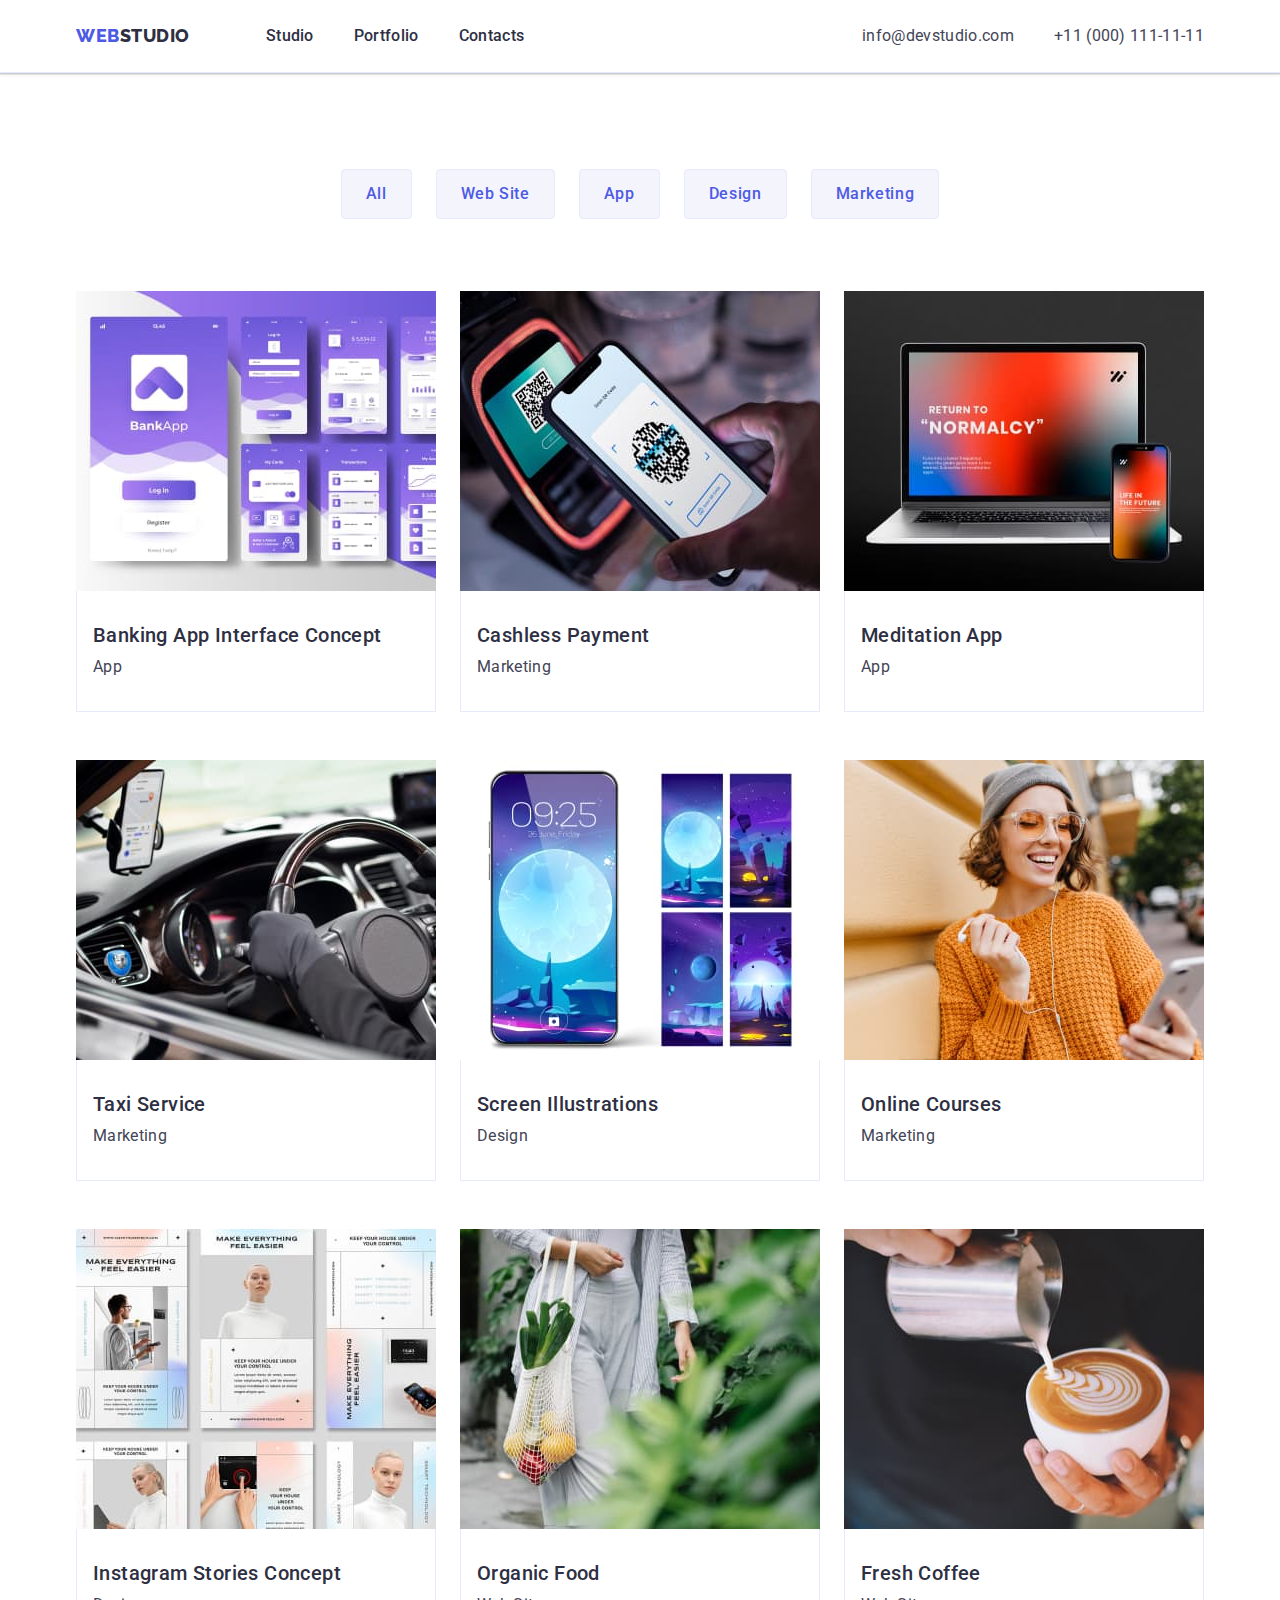
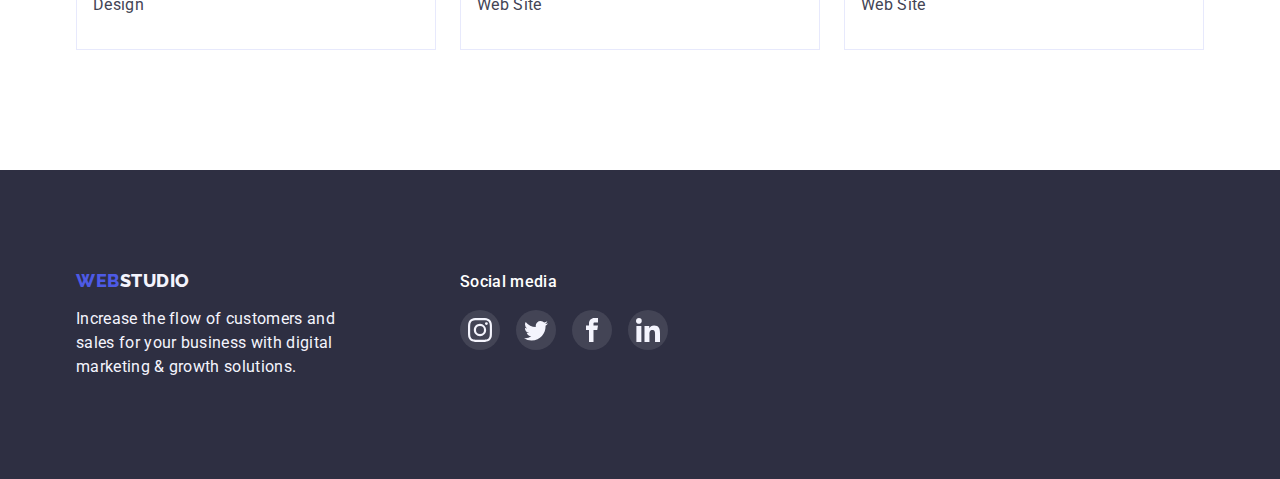
==== portfolio.html @ 961b8233 "Initial commit" ====
<!DOCTYPE html>
<html lang="en">
  <head>
    <meta charset="UTF-8" />
    <meta http-equiv="X-UA-Compatible" content="IE=edge" />
    <meta name="viewport" content="width=device-width, initial-scale=1.0" />
    <title>WebStudio</title>
    <link rel="preconnect" href="https://fonts.googleapis.com" />
    <link rel="preconnect" href="https://fonts.gstatic.com" crossorigin />
    <link
      href="https://fonts.googleapis.com/css2?family=Raleway:wght@800&family=Roboto:wght@400;500;700;900&display=swap"
      rel="stylesheet"
    />
    <link rel="stylesheet" href="./css/modern-normalize.css" />
    <link rel="stylesheet" href="./css/styles.css" />
  </head>

  <body>
    <!--Header -->
    <header class="header">
      <div class="container div-nav">
        <nav class="header-nav">
          <a class="logo link" href="./index.html"
            >Web<span class="logo-studio">Studio</span></a
          >
          <ul class="nav-list list">
            <li class="nav-item">
              <a class="nav-link link" href="./index.html">Studio</a>
            </li>
            <li class="nav-item">
              <a class="nav-link link" href="./portfolio.html">Portfolio</a>
            </li>
            <li class="nav-item">
              <a class="nav-link link" href="">Contacts</a>
            </li>
          </ul>
        </nav>
        <address class="header-contacts">
          <ul class="contacts-list list">
            <li class="contacts-item">
              <a class="contacts-link link" href="mailto:info@devstudio.com"
                >info@devstudio.com</a
              >
            </li>
            <li class="contacts-item">
              <a class="contacts-link link" href="tel:+110001111111"
                >+11 (000) 111-11-11</a
              >
            </li>
          </ul>
        </address>
      </div>
    </header>
    <!-- Main -->
    <main>
      <!--   Filter-->
      <section class="filter">
        <div class="container">
          <h1 class="visually-hidden">Page Portfolio</h1>
          <ul class="filter-list list">
            <li><button class="filter-btn" type="button">All</button></li>
            <li><button class="filter-btn" type="button">Web Site</button></li>
            <li><button class="filter-btn" type="button">App</button></li>
            <li><button class="filter-btn" type="button">Design</button></li>
            <li><button class="filter-btn" type="button">Marketing</button></li>
          </ul>

          <!--   Row1-->

          <ul class="project list">
            <li class="project-item">
              <a class="project-link link" href="">
                <img
                  class="images"
                  src="./images/portfolio/row11_Banking.jpg"
                  alt="Banking App Interface Concept"
                  width="360"
                />
                <div class="project-card">
                  <h2 class="title">Banking App Interface Concept</h2>
                  <p class="text">App</p>
                </div>
              </a>
            </li>
            <li class="project-item">
              <a class="project-link link" href="">
                <img
                  class="images"
                  src="./images/portfolio/row12_Cashless.jpg"
                  alt="Cashless Payment"
                  width="360"
                />
                <div class="project-card">
                  <h2 class="title">Cashless Payment</h2>
                  <p class="text">Marketing</p>
                </div>
              </a>
            </li>
            <li class="project-item">
              <a class="project-link link" href="">
                <img
                  class="images"
                  src="./images/portfolio/row13_Meditation.jpg"
                  alt="Meditation App"
                  width="360"
                />
                <div class="project-card">
                  <h2 class="title">Meditation App</h2>
                  <p class="text">App</p>
                </div>
              </a>
            </li>

            <!--  Row2 -->

            <li class="project-item">
              <a class="project-link link" href="">
                <img
                  class="images"
                  src="./images/portfolio/row21_Taxi.jpg"
                  alt="Taxi Service"
                  width="360"
                />
                <div class="project-card">
                  <h2 class="title">Taxi Service</h2>
                  <p class="text">Marketing</p>
                </div>
              </a>
            </li>
            <li class="project-item">
              <a class="project-link link" href="">
                <img
                  class="images"
                  src="./images/portfolio/row22_Screen.jpg"
                  alt="Screen Illustrations"
                  width="360"
                />
                <div class="project-card">
                  <h2 class="title">Screen Illustrations</h2>
                  <p class="text">Design</p>
                </div>
              </a>
            </li>
            <li class="project-item">
              <a class="project-link link" href="">
                <img
                  class="images"
                  src="./images/portfolio/row23_Online.jpg"
                  alt="Online Courses"
                  width="360"
                />
                <div class="project-card">
                  <h2 class="title">Online Courses</h2>
                  <p class="text">Marketing</p>
                </div>
              </a>
            </li>

            <!-- 4 Row3 -->

            <li class="project-item">
              <a class="project-link link" href="">
                <img
                  class="images"
                  src="./images/portfolio/row31_Instagram.jpg"
                  alt="Instagram Stories Concept"
                  width="360"
                />
                <div class="project-card">
                  <h2 class="title">Instagram Stories Concept</h2>
                  <p class="text">Design</p>
                </div>
              </a>
            </li>

            <li class="project-item">
              <a class="project-link link" href="">
                <img
                  class="images"
                  src="./images/portfolio/row32_Organic.jpg"
                  alt="Organic Food"
                  width="360"
                />
                <div class="project-card">
                  <h2 class="title">Organic Food</h2>
                  <p class="text">Web Site</p>
                </div>
              </a>
            </li>
            <li class="project-item">
              <a class="project-link link" href="">
                <img
                  class="images"
                  src="./images/portfolio/row33_Fresh.jpg"
                  alt="Fresh Coffee"
                  width="360"
                />
                <div class="project-card">
                  <h2 class="title">Fresh Coffee</h2>
                  <p class="text">Web Site</p>
                </div>
              </a>
            </li>
          </ul>
        </div>
      </section>
    </main>
    <!-- Footer -->
    <footer class="footer">
      <div class="container footer-container">
        <div class="div-footer-logo">
          <a class="logo link" href="./index.html"
            >Web<span class="logo-studio-footer">Studio</span>
          </a>

          <p class="footer-text">
            Increase the flow of customers and sales for your business with
            digital marketing & growth solutions.
          </p>
        </div>
        <div class="footer-soc">
          <h2 class="visually-hidden">Section 1</h2>
          <h3 class="title-soc">Social media</h3>
          <ul class="footer-soc-list list">
            <li class="footer-soc-item">
              <a href="" class="footer-soc-link link">
                <svg class="footer-soc-icon" width="24" height="24">
                  <use href="./images/icons_soc.svg#icon-instagram"></use>
                </svg>
              </a>
            </li>
            <li class="footer-soc-item">
              <a href="" class="footer-soc-link link">
                <svg class="footer-soc-icon" width="24" height="24">
                  <use href="./images/icons_soc.svg#icon-twitter"></use>
                </svg>
              </a>
            </li>

            <li class="footer-soc-item">
              <a href="" class="footer-soc-link link">
                <svg class="footer-soc-icon" width="24" height="24">
                  <use href="./images/icons_soc.svg#icon-facebook"></use>
                </svg>
              </a>
            </li>

            <li class="footer-soc-item">
              <a href="" class="footer-soc-link link">
                <svg class="footer-soc-icon" width="24" height="24">
                  <use href="./images/icons_soc.svg#icon-linkedin1"></use>
                </svg>
              </a>
            </li>
          </ul>
        </div>
      </div>
    </footer>
  </body>
</html>
---- css/styles.css ----
:root {
  --color-IRIS: #4d5ae5;
  --color-NAVYBLU: #2e2f42;
  --color-SLATE:#434455;
  --color-Cloud: #f4f4fd;
  --color-WHITE: #ffffff;
  --color-OCEAN: #404bbf;
  --color-background-hero: #2e2f42;
  --color-background-button: #4d5ae5;
  --color-background-general: #ffffff;
  --color-card-team:#ffffff;
  --color-background-team: #f4f4fd;  
  --bd-gradient:linear-gradient(rgba(46, 47, 66, 0.7),
      rgba(46, 47, 66, 0.7));
}

body {
  font-family: "Roboto", sans-serif;
  --color-NAVYBLU: #2e2f42;
  background-color:#ffffff;
  
}
a {cursor: pointer;}
p {
  font-style: normal;
  font-weight: 400;
}
p,h1,h2,h3,h4,h5,h6{margin: 0; }
ul{
  margin: 0;
  padding-left: 0;
  }
  img {
  display: block;
  max-width: 100%;
  height: auto;
    }
.link {text-decoration: none;}
.list {
  list-style: none;
  margin: 0;
}
  
/* ===============COMPONENTS=================== */
.container{
  max-width: 1158px;
  padding-left: 15px;
  padding-right: 15px;
  margin: 0 auto;
  }

.page-title {
margin-bottom: 72px;
font-weight: 700;
font-size: 36px;
line-height: 1.11;
text-align: center;
letter-spacing: 0.02em;
text-transform: capitalize;
color:var(--color-NAVYBLU);
}

.title { 
  font-weight: 500;
  font-size: 20px;
  line-height: 1.2;
  letter-spacing: 0.02em;
  color: var(--color-NAVYBLU);
  margin-bottom: 8px; 
}

.text {
  font-size: 16px;
  line-height: 1.5;
  letter-spacing: 0.02em;
  color: var(--color-SLATE) ;
 } 
.visually-hidden {
  position: absolute;
  width: 1px;
  height: 1px;
  margin: -1px;
  border: 0;
  padding: 0;
  white-space: nowrap;
  clip-path: inset(100%);
  clip: rect(0 0 0 0);
  overflow: hidden;
}

/* ===============/COMPONENTS=================== */

/* =======================MAIN PAGE=========*/
/* =======================Main page Header=======*/

.header {
  background-color:#ffffff;
  border-bottom: 1px solid #e7e9fc;
  margin: 0 auto;
  padding-top: 24px;
  padding-bottom: 24px;
  box-shadow: 0px 2px 1px
   rgba(46, 47, 66, 0.08), 0px 1px 1px
    rgba(46, 47, 66, 0.16), 0px 1px 6px
     rgba(46, 47, 66, 0.08);
}

.header-nav {
display: flex;
align-items: center;
gap: 76px;
margin-right: auto;

}
.logo {
  font-family: "Raleway", sans-serif;
  font-style: normal;
  font-weight: 800;
  font-size: 18px;
  line-height: 1.17;
  letter-spacing: 0.03em;
  text-transform: uppercase;
  color: var(--color-IRIS);
}

.logo-studio {
  letter-spacing: 0.03em;
  text-transform: uppercase;
  color: var(--color-NAVYBLU);
}

.nav-list  {
  font-family: "Roboto", sans-serif;
  font-weight: 500;
  font-size: 16px;
  line-height: 1.5;
  letter-spacing: 0.02em;
  color: var(--color-NAVYBLU);
  display: flex;
  gap: 40px;
}
.div-nav{
display:flex;
align-items: center;

} 

.nav-link {
  color:var(--color-NAVYBLU);}

.nav-link:hover, 
.nav-link:focus {color: var(--color-OCEAN);}

.header-contacts {
  font-style: normal;
  font-weight: 400;
  font-size: 16px;
  line-height: 1.5;
  letter-spacing: 0.02em;
  color: var(--color-SLATE);
}

.contacts-list {
 display: flex;
 gap: 40px; 
}

.contacts-link{ 
color: var(--color-SLATE);
}
 
.contacts-link:hover,
.contacts-link:focus {
  color: #404bbf;
}
/* =================Main page Header=================*/

/*==================Main page - Hero image=================*/
.hero {
  background-color: var(--color-background-hero);
  text-align: center;
  margin: 0 auto;
  padding-top: 188px;
  padding-bottom: 188px;
  background-image:var(--bd-gradient), 
  url(../images/main_page/background/hero-bd.png);
  background-repeat: no-repeat;
  max-width: 1440px;
  background-position: center;
  background-size: cover;
  

  
}
.hero-title {
  font-weight: 700;
  font-size: 56px;
  line-height: 1.07;
  letter-spacing: 0.02em;
  color: var(--color-WHITE);
  width: 496px;
  margin: 0 auto;
  margin-bottom : 48px;
}

.hero-btn {
  font-family: "Roboto", sans-serif;
  font-weight: 500;
  font-size: 16px;
  line-height: 1.5;
  letter-spacing: 0.04em;
  color: var(--color-WHITE);
  background: var(--color-background-button);
  border-radius: 4px;
  cursor: pointer;
  border: 1px solid transparent ; 
  padding: 16px 32px;
  box-shadow: 0px 4px 4px rgba(0, 0, 0, 0.15);
 
}

.hero-btn:hover,
.hero-btn:focus {background:var(--color-OCEAN) ;} 
/*=========Main page - Hero image*=================*/

/* ===========Main page - Section 1 - Feature==========*/

.feature {
padding-top: 120px;
padding-bottom: 120px;
}

.feature-list {
  display:flex;
}

.feature-item {
  margin-right: 24px;
} 
.feature-item:last-child{
  margin-right: 0;
}

.feature-item .text{
  width: 264px;
}

.feature-item::before{
  display: block;
  content: '';
  width: 264px;
  height: 112px;
  background-repeat: no-repeat;
  background-size: 60px 64px;
  background-color: var(--color-Cloud);
  background-position: 50% 50%;
  margin-bottom: 8px;
}
.feature-item:nth-child(1):before {
background-image: url(../images/icons/icon_antenna.svg);
}
.feature-item:nth-child(2):before {
background-image: url(../images/icons/icon_clock.svg );
}
.feature-item:nth-child(3):before {
background-image: url(../images/icons/icon_diagram.svg );
}
.feature-item:nth-child(4):before {
background-image: url(../images/icons/icon_astronaut.svg );
}

/* ===========Main page - Section 1 - Feature==========*/


/* ===========/Main page - Section 2 - What are we doing==========*/


.works {
  margin: 0 auto;
  padding-bottom: 120px;
 
}
.works-list {
  display: flex;
  justify-content:space-between; 
  padding-bottom: 120%px;
}

  /* ===========/Main page - Section 2 - What are we doing==========*/

/* ===========Main page - Section 3 - Our Team==========*/

.team { 
  background-color: var(--color-background-team);
  margin: 0 auto;
  padding-top: 120px;
  padding-bottom: 120px;
}
.team-list { 
  display: flex;
  justify-content: center;
  gap: 24px;
}
.team-item {
background-color:var(--color-card-team);
box-shadow: 0px 1px 6px rgba(46, 47, 66, 0.08), 0px 1px 1px rgba(46, 47, 66, 0.16), 0px 2px 1px rgba(46, 47, 66, 0.08);
border-radius: 0px 0px 4px 4px;
}

.team-card{
padding-top: 32px;
padding-bottom: 32px;
text-align: center;
}
.team-card>.text{
  margin-bottom: 8px;}


.team-soc-list {
  display: flex;
  justify-content: center;
  gap: 24px;
}
  
.team-soc-item {
  width: 40px;
  height: 40px;
}
  
.team-soc-link {
width: 100%;
height:100%;
border-radius: 50%;
background-color: var(--color-IRIS);
display: flex;
justify-content: center;
align-items: center ;
}

.team-soc-icon{
  fill: var(--color-Cloud);
}

.team-soc-link:hover,
.team-soc-link:focus
{
  background-color: var(--color-OCEAN);
}

/* ====/Main page - Section 3 - Our Team==========*/

 /* -- Section 4 Customers -- */

 .customers{
  padding-top: 120px;
  padding-bottom: 120px;
 }
.customers-logo{
fill:#8E8F99;;

}

.customers-list{
display: flex;
justify-content: center;
gap: 24px;

}

.customers-link{
display: flex;
border: 1px solid var(--color-SLATE);
border-radius: 4px;
width: 168px;
height: 88px;
justify-content: center;
align-items: center;
}

.customers-link:hover > .customers-logo,
.customers-link:focus > .customers-logo
{ 
  fill:var(--color-OCEAN);
  }

.customers-link:hover,
.customers-link:focus{
border-color : var(--color-OCEAN); 
}
 /* -- Section 4 Customers -- */

/* ==========Footer==========*/

.footer {
background-color: var(--color-background-hero);
padding-top: 100px;
padding-bottom: 100px;
}

.logo-studio-footer {
  font-family: "Raleway", sans-serif;
  font-weight: 800;
  font-size: 18px;
  line-height: 1.17;
  align-items: center;
  letter-spacing: 0.03em;
  text-transform: uppercase;
  color: var(--color-Cloud); 
  
}
.footer-text {
  font-size: 16px;
  line-height: 1.5;
  letter-spacing: 0.02em;
  color: var(--color-Cloud);
  width: 264px;
  margin-top: 16px;
}

.title-soc{
  font-weight: 500;
  font-size: 16px;
  line-height: 1.5;
  letter-spacing: 0.02em;
  color:var(--color-WHITE); 
  margin-bottom: 16px;  
}
.footer>.container{
  display: flex; 
}

.div-footer-logo{
  margin-right: 120px;
}

.footer-soc-list{
  display: flex;
  justify-content: center;
  gap: 16px;
}

.footer-soc-item {
  width: 40px;
  height: 40px;
}

.footer-soc-link {
width: 100%;
height: 100%;
border-radius: 50%;
background-color: #434455;
display: flex;
justify-content: center;
align-items: center;
}

.footer-soc-icon {
  fill: var(--color-Cloud); 
}

.footer-soc-link:hover,
.footer-soc-link:focus {
  background-color: #31D0AA;
}
/* ====================Footer=============*/
/* =======================MAIN PAGE=========*/



/* =========================PORTFOLIO=========== */
/* ===============Section 1  Filter========== */

.filter{
  margin: 0 auto;
  padding-bottom: 120px;
  padding-top: 96px;
}
.filter-list{
  margin-bottom: 72px;
  display: flex;
  justify-content: center;
  gap: 24px ;

}
.filter-btn{ 
  display: block;
  font-family: "Roboto", sans-serif;
  font-size: 16px;
  line-height: 1.5;
  font-weight: 500;
  letter-spacing: 0.04em;
  background: var(--color-Cloud);
  border: 1px solid #e7e9fc;
  border-radius: 4px;
  cursor: pointer;
  color: var(--color-IRIS);
  text-align: center;
  padding:12px 24px;
}

.filter-btn:hover,
.filter-btn:focus {
  color: var(--color-WHITE); 
  background-color: #404BBF; 
  border-color: transparent;
  box-shadow: 0px 4px 4px rgba(0, 0, 0, 0.15);
}
/* ========Section 1  Filter======= */

/* ========ROW 1-3================= */
.project{
  display: flex;
  flex-wrap: wrap;
  row-gap: 48px;
  justify-content: space-between;
}

.project-card{ 
  border: 1px solid #E7E9FC;
  border-top: none;
  padding: 32px 16px;
  flex-grow: 1;
}
.project-link{
  display: flex;
  height: 100%;
  flex-direction: column;
  
}

.project-link > .images{ 
}
.project-item{
  
}
.project-link:hover,
.project-link:focus
{
  box-shadow: 0px 1px 6px rgba(46, 47, 66, 0.08), 0px 1px 1px rgba(46, 47, 66, 0.16), 0px 2px 1px rgba(46, 47, 66, 0.08);
}
/* ========ROW 1-3================= */
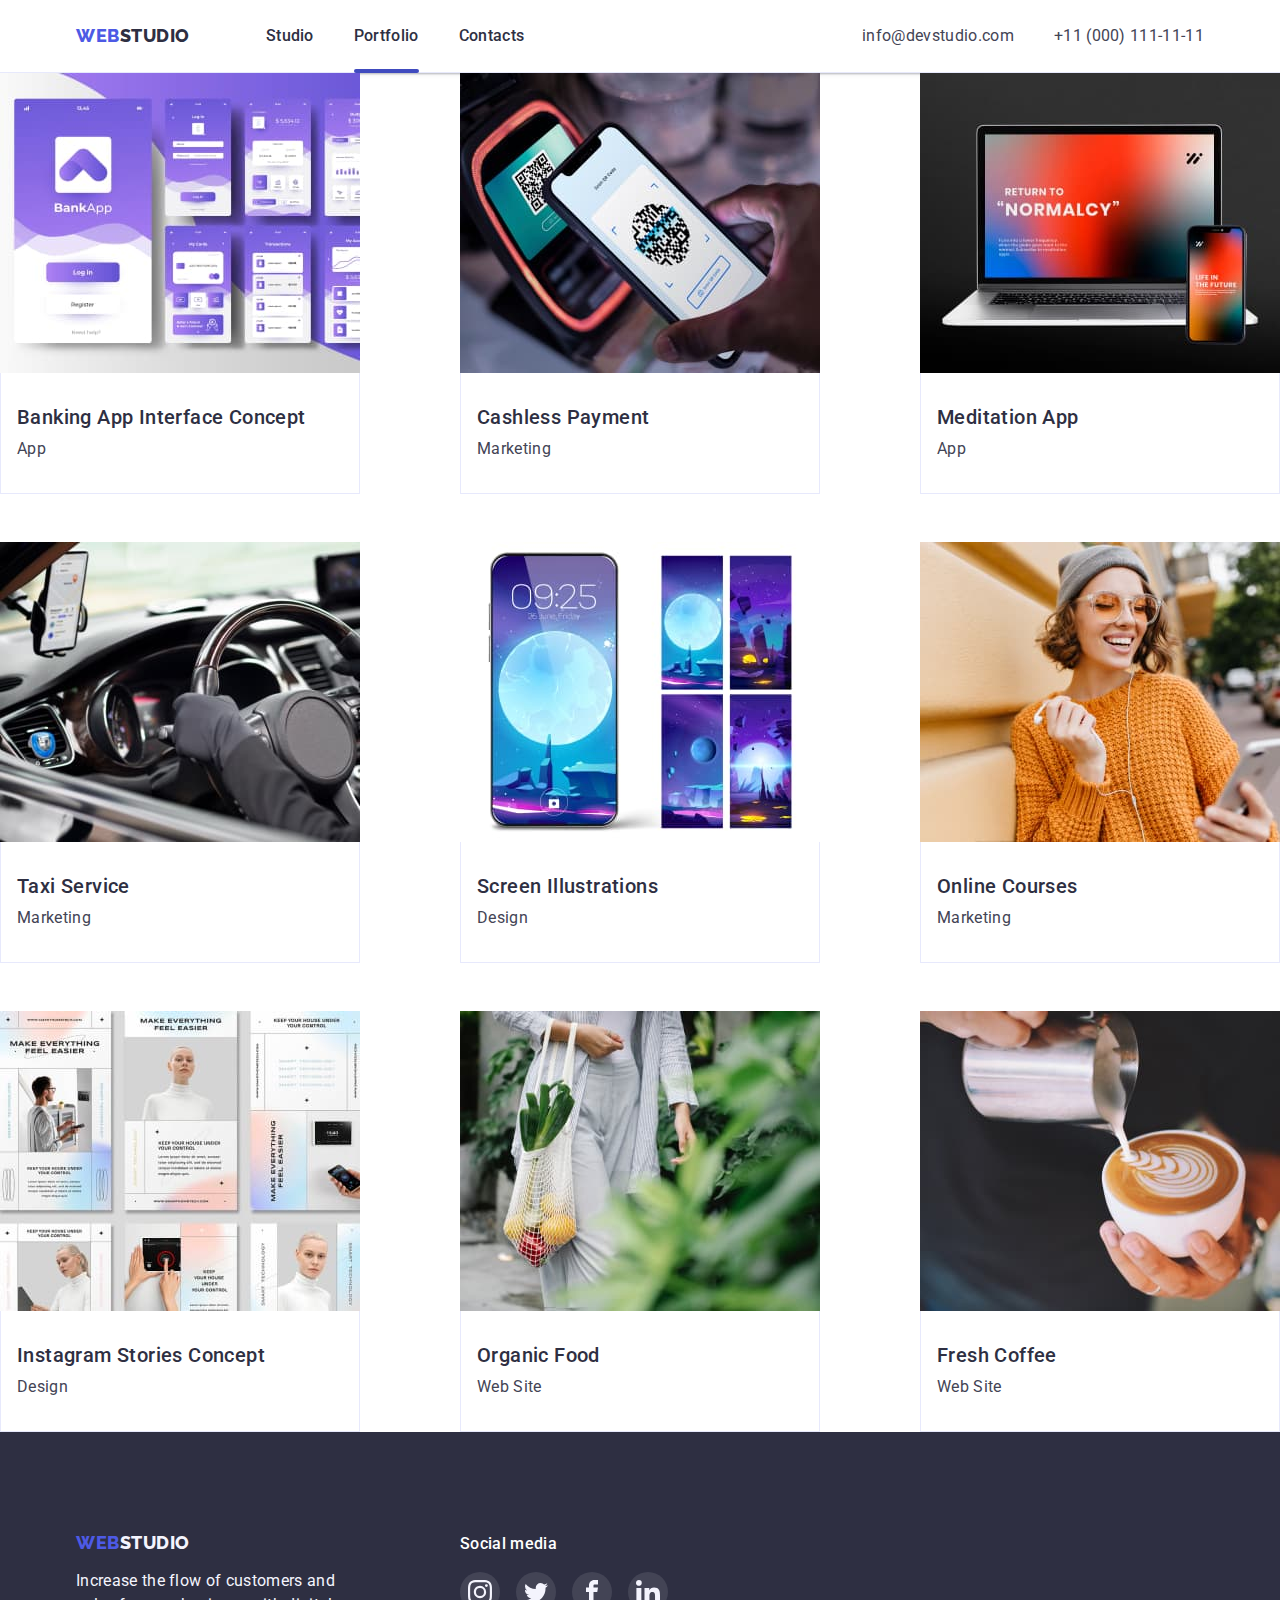
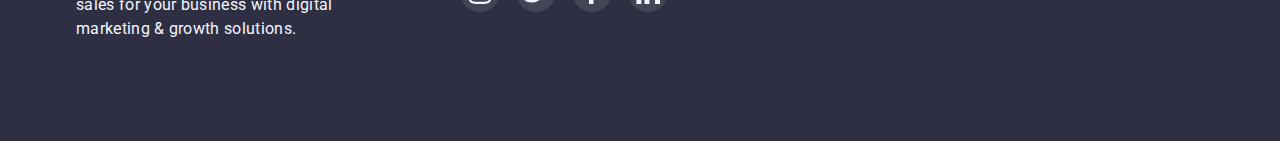
==== commit 5b56bf60: "Summary" ====
--- a/portfolio.html
+++ b/portfolio.html
@@ -16,7 +16,7 @@
   </head>
 
   <body>
-    <!--Header -->
+   <!--Header -->
     <header class="header">
       <div class="container div-nav">
         <nav class="header-nav">
@@ -25,10 +25,12 @@
           >
           <ul class="nav-list list">
             <li class="nav-item">
-              <a class="nav-link link" href="./index.html">Studio</a>
+              <a class="nav-link link " href="./index.html"
+                >Studio</a
+              >
             </li>
             <li class="nav-item">
-              <a class="nav-link link" href="./portfolio.html">Portfolio</a>
+              <a class="nav-link link active-page" href="./portfolio.html">Portfolio</a>
             </li>
             <li class="nav-item">
               <a class="nav-link link" href="">Contacts</a>
@@ -51,31 +53,28 @@
         </address>
       </div>
     </header>
-    <!-- Main -->
-    <main>
-      <!--   Filter-->
-      <section class="filter">
-        <div class="container">
-          <h1 class="visually-hidden">Page Portfolio</h1>
-          <ul class="filter-list list">
-            <li><button class="filter-btn" type="button">All</button></li>
-            <li><button class="filter-btn" type="button">Web Site</button></li>
-            <li><button class="filter-btn" type="button">App</button></li>
-            <li><button class="filter-btn" type="button">Design</button></li>
-            <li><button class="filter-btn" type="button">Marketing</button></li>
-          </ul>
 
           <!--   Row1-->
 
           <ul class="project list">
             <li class="project-item">
               <a class="project-link link" href="">
-                <img
-                  class="images"
-                  src="./images/portfolio/row11_Banking.jpg"
-                  alt="Banking App Interface Concept"
-                  width="360"
-                />
+                <div class="project-images">
+                  <img
+                    class="images"
+                    src="./images/portfolio/row11_Banking.jpg"
+                    alt="Banking App Interface Concept"
+                    width="360"
+                  />
+                  <div class="overlay">
+                    <p class="overlay-text">
+                      14 Stylish and User-Friendly App Design Concepts · Task
+                      Manager App · Calorie Tracker App · Exotic Fruit Ecommerce
+                      App · Cloud Storage App
+                    </p>
+                  </div>
+                </div>
+
                 <div class="project-card">
                   <h2 class="title">Banking App Interface Concept</h2>
                   <p class="text">App</p>
@@ -84,12 +83,21 @@
             </li>
             <li class="project-item">
               <a class="project-link link" href="">
-                <img
-                  class="images"
-                  src="./images/portfolio/row12_Cashless.jpg"
-                  alt="Cashless Payment"
-                  width="360"
-                />
+                <div class="project-images">
+                  <img
+                    class="images"
+                    src="./images/portfolio/row12_Cashless.jpg"
+                    alt="Cashless Payment"
+                    width="360"
+                  />
+                  <div class="overlay">
+                    <p class="overlay-text">
+                      14 Stylish and User-Friendly App Design Concepts · Task
+                      Manager App · Calorie Tracker App · Exotic Fruit Ecommerce
+                      App · Cloud Storage App
+                    </p>
+                  </div>
+                </div>
                 <div class="project-card">
                   <h2 class="title">Cashless Payment</h2>
                   <p class="text">Marketing</p>
@@ -98,12 +106,21 @@
             </li>
             <li class="project-item">
               <a class="project-link link" href="">
-                <img
-                  class="images"
-                  src="./images/portfolio/row13_Meditation.jpg"
-                  alt="Meditation App"
-                  width="360"
-                />
+                <div class="project-images">
+                  <img
+                    class="images"
+                    src="./images/portfolio/row13_Meditation.jpg"
+                    alt="Meditation App"
+                    width="360"
+                  />
+                  <div class="overlay">
+                    <p class="overlay-text">
+                      14 Stylish and User-Friendly App Design Concepts · Task
+                      Manager App · Calorie Tracker App · Exotic Fruit Ecommerce
+                      App · Cloud Storage App
+                    </p>
+                  </div>
+                </div>
                 <div class="project-card">
                   <h2 class="title">Meditation App</h2>
                   <p class="text">App</p>
@@ -115,12 +132,21 @@
 
             <li class="project-item">
               <a class="project-link link" href="">
-                <img
-                  class="images"
-                  src="./images/portfolio/row21_Taxi.jpg"
-                  alt="Taxi Service"
-                  width="360"
-                />
+                <div class="project-images">
+                  <img
+                    class="images"
+                    src="./images/portfolio/row21_Taxi.jpg"
+                    alt="Taxi Service"
+                    width="360"
+                  />
+                  <div class="overlay">
+                    <p class="overlay-text">
+                      14 Stylish and User-Friendly App Design Concepts · Task
+                      Manager App · Calorie Tracker App · Exotic Fruit Ecommerce
+                      App · Cloud Storage App
+                    </p>
+                  </div>
+                </div>
                 <div class="project-card">
                   <h2 class="title">Taxi Service</h2>
                   <p class="text">Marketing</p>
@@ -129,12 +155,21 @@
             </li>
             <li class="project-item">
               <a class="project-link link" href="">
-                <img
-                  class="images"
-                  src="./images/portfolio/row22_Screen.jpg"
-                  alt="Screen Illustrations"
-                  width="360"
-                />
+                <div class="project-images">
+                  <img
+                    class="images"
+                    src="./images/portfolio/row22_Screen.jpg"
+                    alt="Screen Illustrations"
+                    width="360"
+                  />
+                  <div class="overlay">
+                    <p class="overlay-text">
+                      14 Stylish and User-Friendly App Design Concepts · Task
+                      Manager App · Calorie Tracker App · Exotic Fruit Ecommerce
+                      App · Cloud Storage App
+                    </p>
+                  </div>
+                </div>
                 <div class="project-card">
                   <h2 class="title">Screen Illustrations</h2>
                   <p class="text">Design</p>
@@ -143,12 +178,21 @@
             </li>
             <li class="project-item">
               <a class="project-link link" href="">
-                <img
-                  class="images"
-                  src="./images/portfolio/row23_Online.jpg"
-                  alt="Online Courses"
-                  width="360"
-                />
+                <div class="project-images">
+                  <img
+                    class="images"
+                    src="./images/portfolio/row23_Online.jpg"
+                    alt="Online Courses"
+                    width="360"
+                  />
+                  <div class="overlay">
+                    <p class="overlay-text">
+                      14 Stylish and User-Friendly App Design Concepts · Task
+                      Manager App · Calorie Tracker App · Exotic Fruit Ecommerce
+                      App · Cloud Storage App
+                    </p>
+                  </div>
+                </div>
                 <div class="project-card">
                   <h2 class="title">Online Courses</h2>
                   <p class="text">Marketing</p>
@@ -160,12 +204,21 @@
 
             <li class="project-item">
               <a class="project-link link" href="">
-                <img
-                  class="images"
-                  src="./images/portfolio/row31_Instagram.jpg"
-                  alt="Instagram Stories Concept"
-                  width="360"
-                />
+                <div class="project-images">
+                  <img
+                    class="images"
+                    src="./images/portfolio/row31_Instagram.jpg"
+                    alt="Instagram Stories Concept"
+                    width="360"
+                  />
+                  <div class="overlay">
+                    <p class="overlay-text">
+                      14 Stylish and User-Friendly App Design Concepts · Task
+                      Manager App · Calorie Tracker App · Exotic Fruit Ecommerce
+                      App · Cloud Storage App
+                    </p>
+                  </div>
+                </div>
                 <div class="project-card">
                   <h2 class="title">Instagram Stories Concept</h2>
                   <p class="text">Design</p>
@@ -175,12 +228,21 @@
 
             <li class="project-item">
               <a class="project-link link" href="">
-                <img
-                  class="images"
-                  src="./images/portfolio/row32_Organic.jpg"
-                  alt="Organic Food"
-                  width="360"
-                />
+                <div class="project-images">
+                  <img
+                    class="images"
+                    src="./images/portfolio/row32_Organic.jpg"
+                    alt="Organic Food"
+                    width="360"
+                  />
+                  <div class="overlay">
+                    <p class="overlay-text">
+                      14 Stylish and User-Friendly App Design Concepts · Task
+                      Manager App · Calorie Tracker App · Exotic Fruit Ecommerce
+                      App · Cloud Storage App
+                    </p>
+                  </div>
+                </div>
                 <div class="project-card">
                   <h2 class="title">Organic Food</h2>
                   <p class="text">Web Site</p>
@@ -189,12 +251,21 @@
             </li>
             <li class="project-item">
               <a class="project-link link" href="">
-                <img
-                  class="images"
-                  src="./images/portfolio/row33_Fresh.jpg"
-                  alt="Fresh Coffee"
-                  width="360"
-                />
+                <div class="project-images">
+                  <img
+                    class="images"
+                    src="./images/portfolio/row33_Fresh.jpg"
+                    alt="Fresh Coffee"
+                    width="360"
+                  />
+                  <div class="overlay">
+                    <p class="overlay-text">
+                      14 Stylish and User-Friendly App Design Concepts · Task
+                      Manager App · Calorie Tracker App · Exotic Fruit Ecommerce
+                      App · Cloud Storage App
+                    </p>
+                  </div>
+                </div>
                 <div class="project-card">
                   <h2 class="title">Fresh Coffee</h2>
                   <p class="text">Web Site</p>
--- a/css/styles.css
+++ b/css/styles.css
@@ -7,17 +7,19 @@
   --color-OCEAN: #404bbf;
   --color-background-hero: #2e2f42;
   --color-background-button: #4d5ae5;
-  --color-background-general: #ffffff;
   --color-card-team:#ffffff;
   --color-background-team: #f4f4fd;  
   --bd-gradient:linear-gradient(rgba(46, 47, 66, 0.7),
       rgba(46, 47, 66, 0.7));
+  --transition-duration:250ms;
+  --transition-timing-function: cubic-bezier(0.4, 0, 0.2, 1);
 }
 
 body {
   font-family: "Roboto", sans-serif;
   --color-NAVYBLU: #2e2f42;
   background-color:#ffffff;
+
   
 }
 a {cursor: pointer;}
@@ -94,7 +96,7 @@
 /* =======================Main page Header=======*/
 
 .header {
-  background-color:#ffffff;
+  background-color:rgba(255, 255, 255,0.5);
   border-bottom: 1px solid #e7e9fc;
   margin: 0 auto;
   padding-top: 24px;
@@ -102,7 +104,7 @@
   box-shadow: 0px 2px 1px
    rgba(46, 47, 66, 0.08), 0px 1px 1px
     rgba(46, 47, 66, 0.16), 0px 1px 6px
-     rgba(46, 47, 66, 0.08);
+     rgba(46, 47, 66, 0.08); 
 }
 
 .header-nav {
@@ -146,10 +148,37 @@
 } 
 
 .nav-link {
-  color:var(--color-NAVYBLU);}
+  color:var(--color-NAVYBLU);
+  transition-property: color ;
+  transition-duration: var(--transition-duration);
+  transition-timing-function: var(--transition-timing-function) ;
+  
+}
 
 .nav-link:hover, 
 .nav-link:focus {color: var(--color-OCEAN);}
+
+ .nav-item{
+  display: flex;
+  
+} 
+.nav-link{
+position: relative;
+}
+.nav-link::after{
+  position: absolute;
+  content: '';
+  display:block;
+  width: 100%;
+  height: 4px;
+  border-radius: 2px;
+  bottom: -25px;
+  background-color: transparent;
+}
+ 
+.active-page.nav-link::after{
+background-color: var(--color-OCEAN);
+} 
 
 .header-contacts {
   font-style: normal;
@@ -163,23 +192,28 @@
 .contacts-list {
  display: flex;
  gap: 40px; 
-}
+} 
 
 .contacts-link{ 
 color: var(--color-SLATE);
+transition-property: color;
+transition-duration: var(--transition-duration);
+transition-timing-function: var(--transition-timing-function);
 }
  
 .contacts-link:hover,
 .contacts-link:focus {
   color: #404bbf;
 }
+
+
 /* =================Main page Header=================*/
 
 /*==================Main page - Hero image=================*/
 .hero {
+  margin: 0 auto;
   background-color: var(--color-background-hero);
   text-align: center;
-  margin: 0 auto;
   padding-top: 188px;
   padding-bottom: 188px;
   background-image:var(--bd-gradient), 
@@ -210,17 +244,100 @@
   line-height: 1.5;
   letter-spacing: 0.04em;
   color: var(--color-WHITE);
-  background: var(--color-background-button);
+  background-color: var(--color-background-button);
   border-radius: 4px;
   cursor: pointer;
   border: 1px solid transparent ; 
   padding: 16px 32px;
   box-shadow: 0px 4px 4px rgba(0, 0, 0, 0.15);
  
-}
+  transition-property: background-color ;
+  transition-duration: var(--transition-duration);
+  transition-timing-function: var(--transition-timing-function);}
+
 
 .hero-btn:hover,
-.hero-btn:focus {background:var(--color-OCEAN) ;} 
+.hero-btn:focus {background-color:var(--color-OCEAN) ;}
+
+
+
+
+/* ========Modal Window========= */
+.backdrop { 
+position:fixed;
+top: 0;
+left: 0;
+width: 100%;
+height: 100%;
+background-color:rgba(46, 47, 66, 0.4);
+opacity: 1;
+transition-property: opacity, visibility;
+transition-duration: 250ms;
+transition-timing-function:cubic-bezier(0.23, 1, 0.320, 1);
+}
+.backdrop.is-hidden{
+  opacity: 0;
+  visibility: hidden;
+  pointer-events: none;
+}
+ 
+.backdrop.is-hidden .modal{
+ transform: translate(-50%, -50%) scale(0.4); 
+}
+
+ .modal{
+  position: absolute;
+  top: 50%;
+  left: 50%;
+  width: 408px;
+  height: 576px;
+  background-color:#FCFCFC; 
+  box-shadow: 0px 1px 1px rgba(0, 0, 0, 0.14), 0px 1px 3px rgba(0, 0, 0, 0.12), 0px 2px 1px rgba(0, 0, 0, 0.2);
+  border-radius: 4px;
+  transform: translate(-50%, -50%) scale(1);
+  transition-property: transform; 
+  transition-duration: 250ms;
+  transition-timing-function: cubic-bezier(0.47, 0, 0.745, 0.715);
+ }
+
+.hero-btn-close{
+  display:flex;
+  position: absolute;
+  top: 24px;
+  right: 24px;
+  width: 24px;
+  height: 24px;
+  border-radius: 50%;
+  cursor: pointer;
+  background-color: #E7E9FC;
+  border: 1px solid rgba(0, 0, 0, 0.1);
+  align-items: center;
+  justify-content: center;
+  transition-property: background-color, border-color;
+  transition-duration: var(--transition-duration);
+  transition-timing-function: var(--transition-timing-function);   
+}
+
+.hero-btn-close:hover,
+.hero-btn-close:focus{
+  background-color:var(--color-OCEAN) ;
+  border-color: var(--color-OCEAN);
+}
+
+  .icon-modal-close {  
+  fill: var(--color-NAVYBLU);
+  transition-property: fill;
+  transition-duration: var(--transition-duration);
+  transition-timing-function: var(--transition-timing-function);
+} 
+
+.hero-btn-close:hover > .icon-modal-close,
+.hero-btn-close:focus > .icon-modal-close{
+  fill: var(--color-WHITE);
+} 
+
+
+
 /*=========Main page - Hero image*=================*/
 
 /* ===========Main page - Section 1 - Feature==========*/
@@ -315,7 +432,6 @@
 .team-card>.text{
   margin-bottom: 8px;}
 
-
 .team-soc-list {
   display: flex;
   justify-content: center;
@@ -326,7 +442,10 @@
   width: 40px;
   height: 40px;
 }
-  
+ .team-soc-icon{
+  fill: var(--color-Cloud);
+} 
+
 .team-soc-link {
 width: 100%;
 height:100%;
@@ -335,10 +454,9 @@
 display: flex;
 justify-content: center;
 align-items: center ;
-}
-
-.team-soc-icon{
-  fill: var(--color-Cloud);
+transition-property: background-color;
+transition-duration: var(--transition-duration);
+transition-timing-function: var(--transition-timing-function);
 }
 
 .team-soc-link:hover,
@@ -351,20 +469,21 @@
 
  /* -- Section 4 Customers -- */
 
- .customers{
-  padding-top: 120px;
-  padding-bottom: 120px;
+.customers{
+padding-top: 120px;
+padding-bottom: 120px;
  }
 .customers-logo{
-fill:#8E8F99;;
-
+fill:#8E8F99;
+transition-property: fill;
+transition-duration: var(--transition-duration);
+transition-timing-function: var(--transition-timing-function);
 }
 
 .customers-list{
 display: flex;
 justify-content: center;
 gap: 24px;
-
 }
 
 .customers-link{
@@ -375,17 +494,20 @@
 height: 88px;
 justify-content: center;
 align-items: center;
+transition-property: border-color;
+transition-duration: var(--transition-duration);
+transition-timing-function: var(--transition-timing-function);
 }
 
 .customers-link:hover > .customers-logo,
 .customers-link:focus > .customers-logo
 { 
   fill:var(--color-OCEAN);
-  }
+}
 
 .customers-link:hover,
 .customers-link:focus{
-border-color : var(--color-OCEAN); 
+border-color: var(--color-OCEAN); 
 }
  /* -- Section 4 Customers -- */
 
@@ -444,6 +566,9 @@
   height: 40px;
 }
 
+.footer-soc-icon {
+  fill: var(--color-Cloud); 
+}
 .footer-soc-link {
 width: 100%;
 height: 100%;
@@ -452,11 +577,11 @@
 display: flex;
 justify-content: center;
 align-items: center;
-}
-
-.footer-soc-icon {
-  fill: var(--color-Cloud); 
-}
+transition-property: background-color;
+transition-duration: var(--transition-duration);
+transition-timing-function: var(--transition-timing-function);}
+
+
 
 .footer-soc-link:hover,
 .footer-soc-link:focus {
@@ -496,6 +621,9 @@
   color: var(--color-IRIS);
   text-align: center;
   padding:12px 24px;
+  transition-property: color, background-color, box-shadow , border-color;
+  transition-duration: var(--transition-duration);
+  transition-timing-function: var(--transition-timing-function);
 }
 
 .filter-btn:hover,
@@ -524,18 +652,50 @@
 .project-link{
   display: flex;
   height: 100%;
-  flex-direction: column;
-  
-}
-
-.project-link > .images{ 
-}
-.project-item{
-  
-}
+  flex-direction: column;   
+}
+
 .project-link:hover,
 .project-link:focus
 {
   box-shadow: 0px 1px 6px rgba(46, 47, 66, 0.08), 0px 1px 1px rgba(46, 47, 66, 0.16), 0px 2px 1px rgba(46, 47, 66, 0.08);
 }
-/* ========ROW 1-3================= */+/*  !!!!!!!!!!! OVERLAY Portfolio cards */
+
+.project-images {
+  position: relative;
+  overflow: hidden;
+}
+
+
+
+.overlay {
+  position: absolute;
+  top: 0;
+  left:0;
+  width: 100%;
+  height: 100%;
+  transform: translateY(100%);
+  transition:transform;
+  transition-duration: var(--transition-duration);
+  background-color: var(--color-IRIS);
+}
+.project-link:hover .overlay,
+.project-link:focus .overlay {
+  transform: translateY(0);
+} 
+
+.overlay-text {
+  position: absolute;
+  top: 40px;
+  left: 32px;
+  width: 298px;
+  font-size: 16px;
+  line-height: 1.5;
+  letter-spacing: 0.02em;
+  color: var(--color-Cloud);
+}
+
+
+/* ========ROW 1-3================= */
+
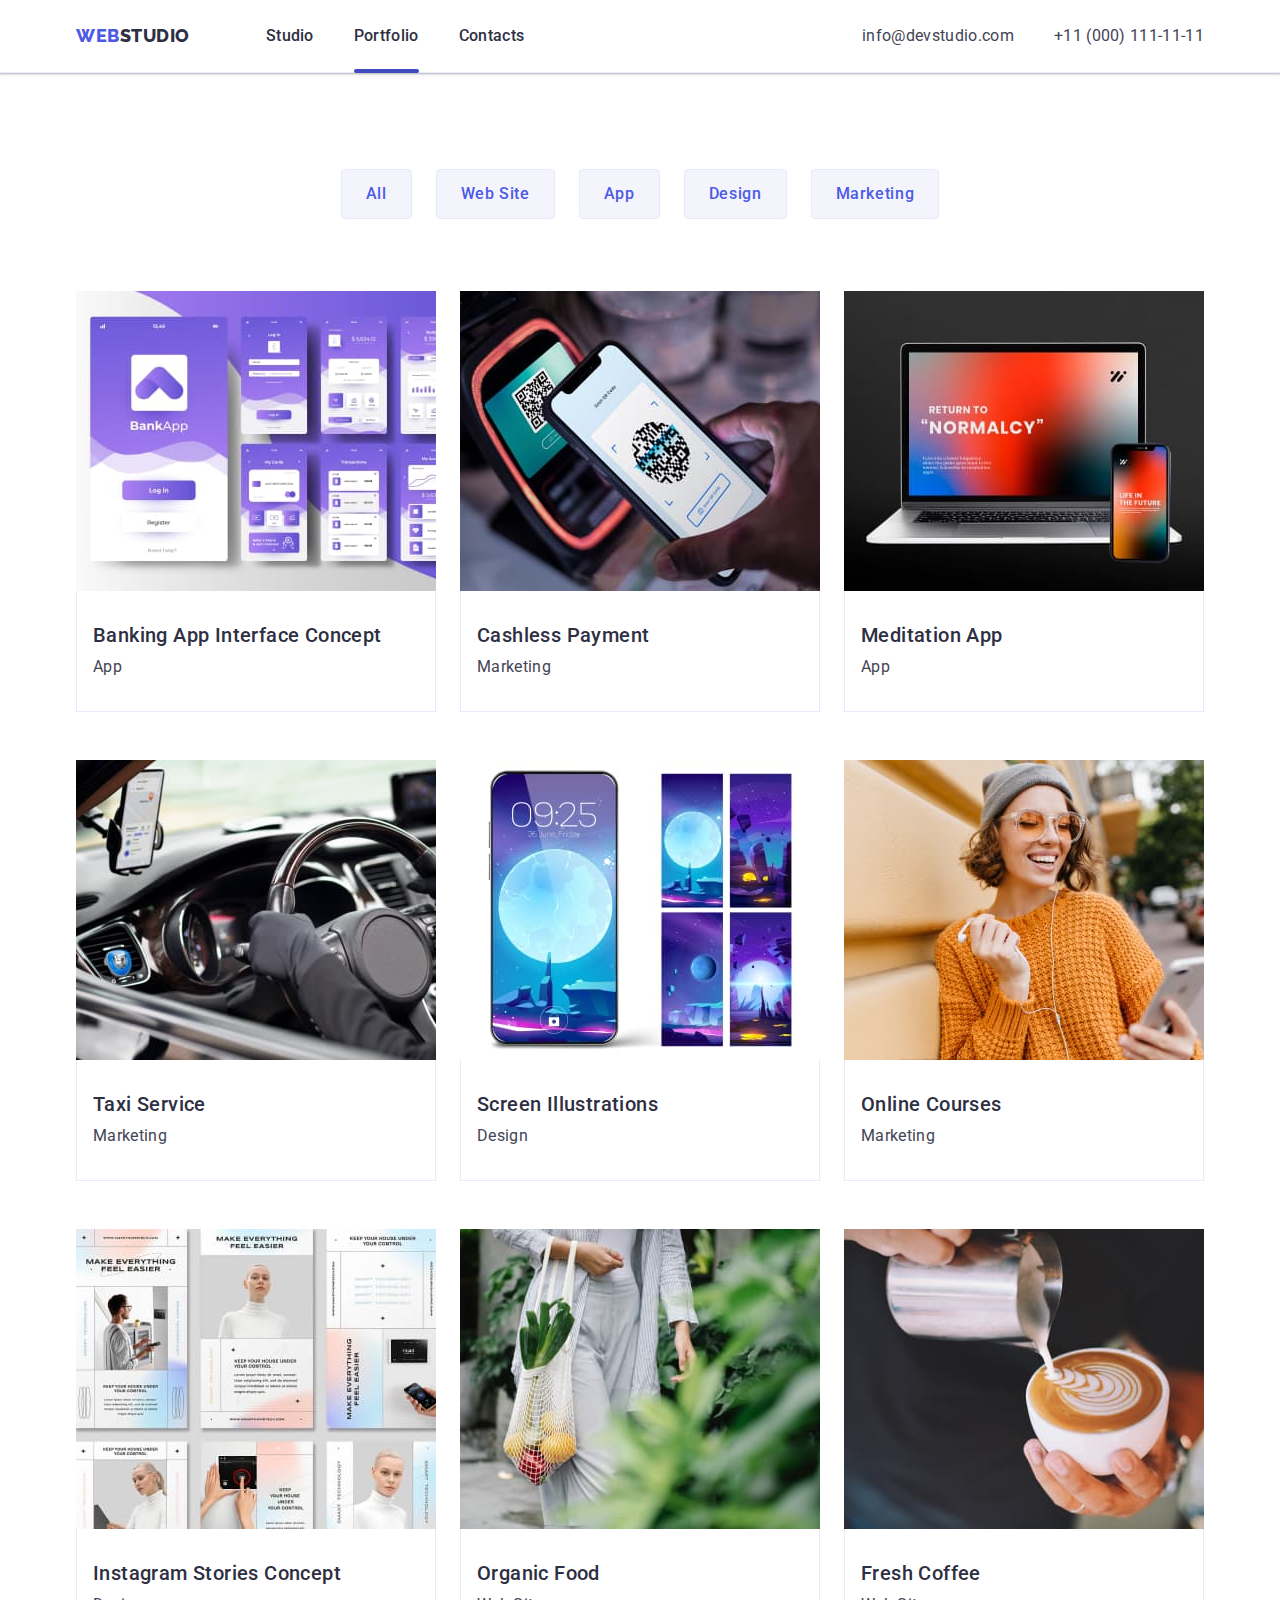
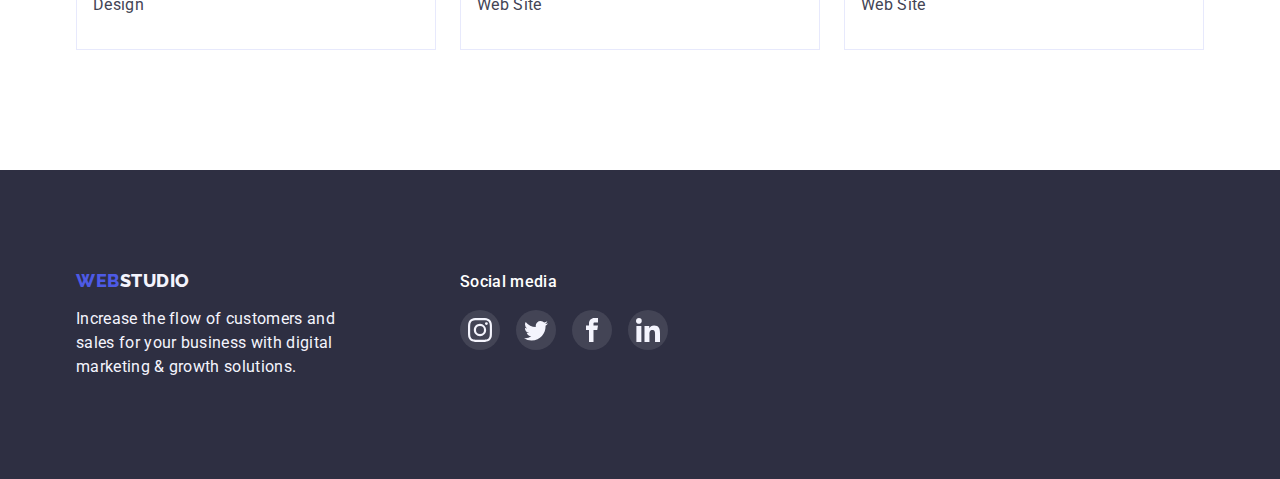
==== commit 81087c7d: "summary" ====
--- a/portfolio.html
+++ b/portfolio.html
@@ -16,7 +16,7 @@
   </head>
 
   <body>
-   <!--Header -->
+    <!--Header -->
     <header class="header">
       <div class="container div-nav">
         <nav class="header-nav">
@@ -25,12 +25,12 @@
           >
           <ul class="nav-list list">
             <li class="nav-item">
-              <a class="nav-link link " href="./index.html"
-                >Studio</a
+              <a class="nav-link link" href="./index.html">Studio</a>
+            </li>
+            <li class="nav-item">
+              <a class="nav-link link active-page" href="./portfolio.html"
+                >Portfolio</a
               >
-            </li>
-            <li class="nav-item">
-              <a class="nav-link link active-page" href="./portfolio.html">Portfolio</a>
             </li>
             <li class="nav-item">
               <a class="nav-link link" href="">Contacts</a>
@@ -53,7 +53,19 @@
         </address>
       </div>
     </header>
-
+    <!-- Main -->
+    <main>
+      <!--   Filter-->
+      <section class="filter">
+        <div class="container">
+          <h1 class="visually-hidden">Page Portfolio</h1>
+          <ul class="filter-list list">
+            <li><button class="filter-btn" type="button">All</button></li>
+            <li><button class="filter-btn" type="button">Web Site</button></li>
+            <li><button class="filter-btn" type="button">App</button></li>
+            <li><button class="filter-btn" type="button">Design</button></li>
+            <li><button class="filter-btn" type="button">Marketing</button></li>
+          </ul>
           <!--   Row1-->
 
           <ul class="project list">
--- a/css/styles.css
+++ b/css/styles.css
@@ -257,9 +257,8 @@
 
 
 .hero-btn:hover,
-.hero-btn:focus {background-color:var(--color-OCEAN) ;}
-
-
+.hero-btn:focus {
+  background-color:var(--color-OCEAN) ;}
 
 
 /* ========Modal Window========= */
@@ -282,7 +281,7 @@
 }
  
 .backdrop.is-hidden .modal{
- transform: translate(-50%, -50%) scale(0.4); 
+ transform: translate(-50%, -50%) scaleY(0) rotate(180deg); 
 }
 
  .modal{
@@ -667,8 +666,6 @@
   overflow: hidden;
 }
 
-
-
 .overlay {
   position: absolute;
   top: 0;
@@ -694,6 +691,7 @@
   line-height: 1.5;
   letter-spacing: 0.02em;
   color: var(--color-Cloud);
+  overflow: auto;
 }
 
 
